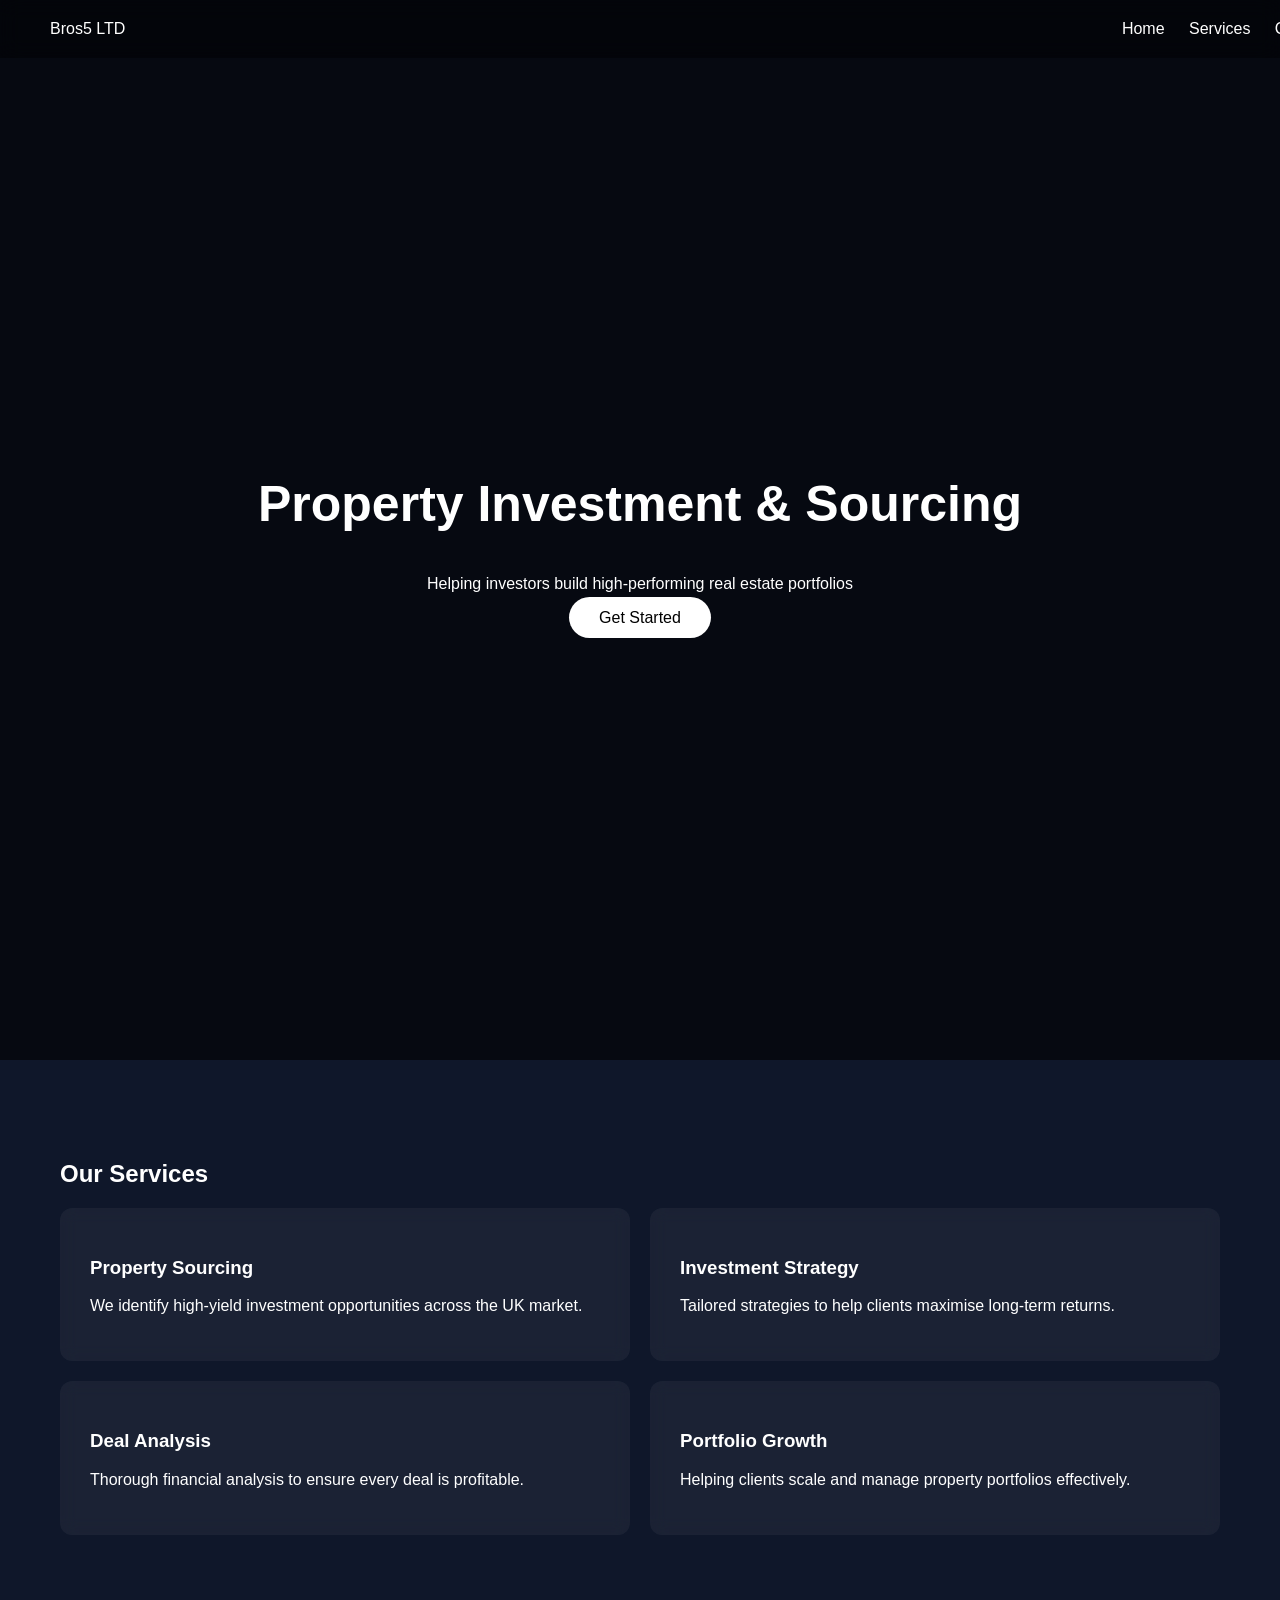
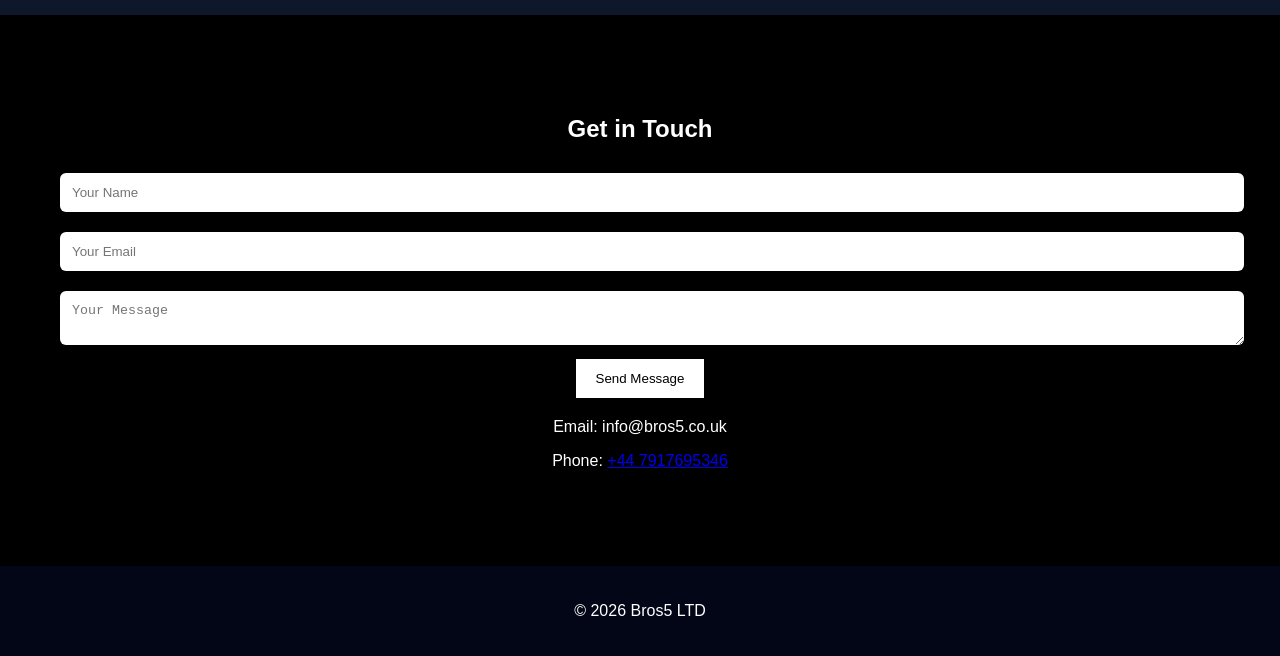
==== index.html @ f3aa3748 "Update index.html" ====
<!DOCTYPE html>
<html lang="en">
<head>
<meta charset="UTF-8">
<meta name="viewport" content="width=device-width, initial-scale=1.0">
<title>Bros5 LTD</title>

<link rel="stylesheet" href="style.css">
</head>

<body>

<!-- NAVBAR -->
<header class="navbar">
  <div class="logo">Bros5 LTD</div>

  <nav>
    <a href="#home">Home</a>
    <a href="#services">Services</a>
    <a href="#contact" class="nav-btn">Contact</a>
  </nav>
</header>

<!-- HERO -->
<section id="home" class="hero">
  <div class="hero-overlay"></div>

  <div class="hero-content">
    <h1>Property Investment & Sourcing</h1>
    <p>Helping investors build high-performing real estate portfolios</p>
    <a href="#contact" class="btn">Get Started</a>
  </div>
</section>

<!-- SERVICES -->
<section id="services" class="fade">
  <h2>Our Services</h2>

  <div class="services-grid">

    <div class="card">
      <h3>Property Sourcing</h3>
      <p>We identify high-yield investment opportunities across the UK market.</p>
    </div>

    <div class="card">
      <h3>Investment Strategy</h3>
      <p>Tailored strategies to help clients maximise long-term returns.</p>
    </div>

    <div class="card">
      <h3>Deal Analysis</h3>
      <p>Thorough financial analysis to ensure every deal is profitable.</p>
    </div>

    <div class="card">
      <h3>Portfolio Growth</h3>
      <p>Helping clients scale and manage property portfolios effectively.</p>
    </div>

  </div>
</section>

<!-- CONTACT -->
<section id="contact" class="contact fade">
  <h2>Get in Touch</h2>

  <form>
    <input type="text" placeholder="Your Name" required>
    <input type="email" placeholder="Your Email" required>
    <textarea placeholder="Your Message"></textarea>
    <button type="submit">Send Message</button>
  </form>

  <p>Email: info@bros5.co.uk</p>

  <p>
    Phone:
    <a href="tel:+447917695346">+44 7917695346</a>
  </p>
</section>

<footer>
  <p>© 2026 Bros5 LTD</p>
</footer>

<script src="script.js"></script>

</body>
</html>
---- style.css ----
body {
  margin: 0;
  font-family: 'Segoe UI', sans-serif;
  background: #0f172a;
  color: white;
}

/* NAVBAR */
.navbar {
  position: fixed;
  width: 100%;
  padding: 20px 50px;
  display: flex;
  justify-content: space-between;
  background: rgba(0,0,0,0.4);
  backdrop-filter: blur(10px);
  z-index: 100;
}

.navbar a {
  margin-left: 20px;
  color: white;
  text-decoration: none;
}

/* HERO */
.hero {
  height: 100vh;
  background: url('https://images.unsplash.com/photo-1502672260266-1c1ef2d93688');
  background-size: cover;
  display: flex;
  align-items: center;
  justify-content: center;
  position: relative;
}

.hero-overlay {
  position: absolute;
  width: 100%;
  height: 100%;
  background: rgba(0,0,0,0.6);
}

.hero-content {
  text-align: center;
  position: relative;
}

.hero h1 {
  font-size: 50px;
}

.btn {
  background: white;
  color: black;
  padding: 12px 30px;
  border-radius: 999px;
  text-decoration: none;
}

/* SECTION */
section {
  padding: 80px 60px;
}

/* SERVICES */
.services-grid {
  display: grid;
  gap: 20px;
  grid-template-columns: repeat(2,1fr);
}

.card {
  background: rgba(255,255,255,0.05);
  padding: 30px;
  border-radius: 12px;
  backdrop-filter: blur(8px);
  transition: 0.3s;
}

.card:hover {
  transform: translateY(-5px);
}

/* PROPERTIES */
.property-grid {
  display: grid;
  gap: 25px;
  grid-template-columns: repeat(3,1fr);
}

.property {
  overflow: hidden;
  border-radius: 12px;
  transition: 0.3s;
}

.property img {
  width: 100%;
  height: 220px;
  object-fit: cover;
}

.property-info {
  padding: 15px;
  background: #020617;
}

.property:hover {
  transform: scale(1.05);
}

/* CONTACT */
.contact {
  text-align: center;
  background: #000;
}

form {
  margin-bottom: 20px;
}

input, textarea {
  width: 100%;
  padding: 12px;
  margin: 10px 0;
  border: none;
  border-radius: 6px;
}

button {
  padding: 12px 20px;
  border: none;
  background: white;
}

/* FOOTER */
footer {
  background: #020617;
  text-align: center;
  padding: 20px;
}

/* SCROLL ANIMATION */
.fade {
  opacity: 0;
  transform: translateY(30px);
  transition: 0.6s;
}

.fade.show {
  opacity: 1;
  transform: translateY(0);
}

/* MOBILE */
@media(max-width: 900px){
  .property-grid { grid-template-columns: 1fr; }
  .services-grid { grid-template-columns: 1fr; }
}
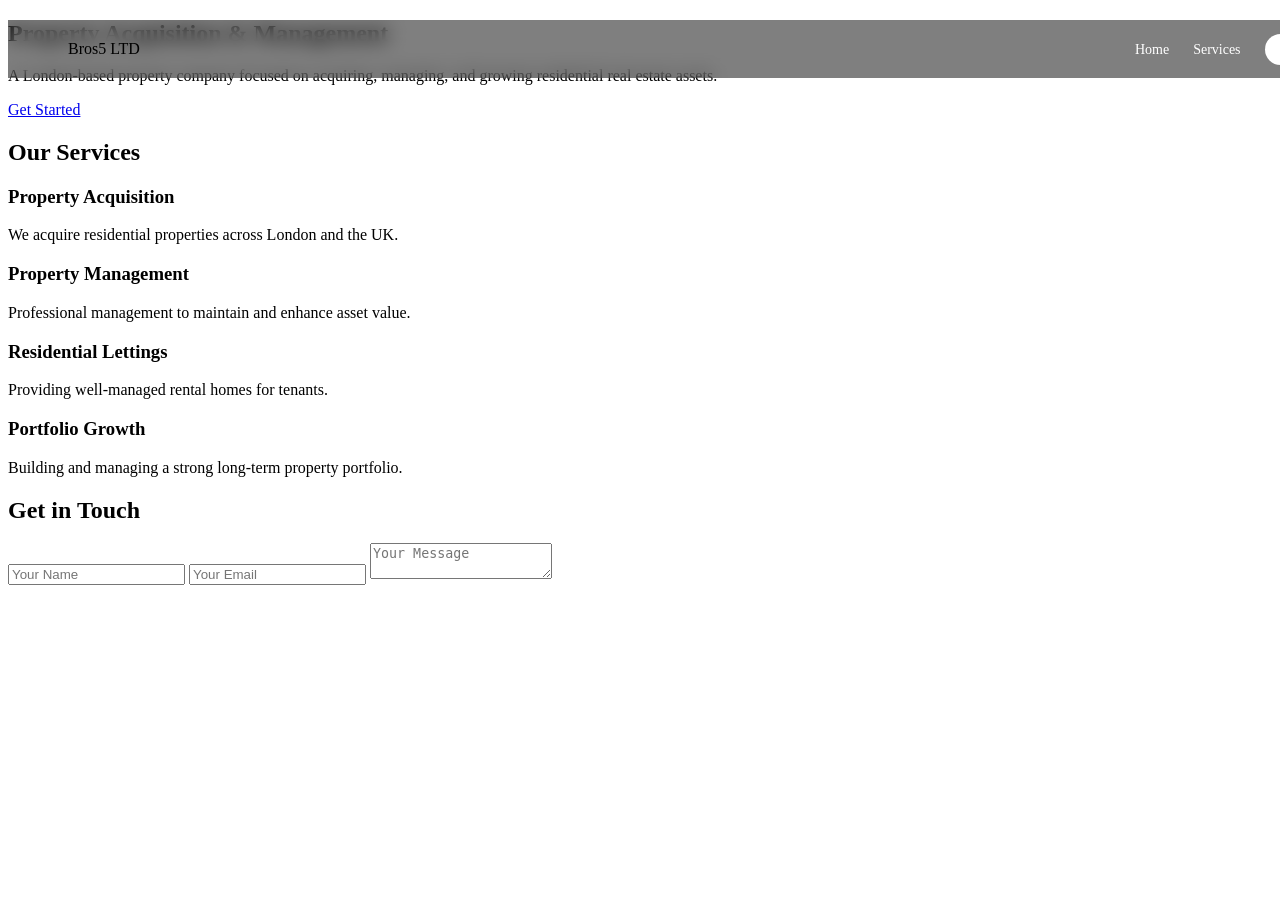
==== commit 0e6d72c9: "Update index.html" ====
--- a/index.html
+++ b/index.html
@@ -6,6 +6,7 @@
 <title>Bros5 LTD</title>
 
 <link rel="stylesheet" href="style.css">
+
 </head>
 
 <body>
@@ -26,8 +27,11 @@
   <div class="hero-overlay"></div>
 
   <div class="hero-content">
-    <h1>Property Investment & Sourcing</h1>
-    <p>Helping investors build high-performing real estate portfolios</p>
+    <h1>Property Acquisition & Management</h1>
+    <p>
+      A London-based property company focused on acquiring, managing,
+      and growing residential real estate assets.
+    </p>
     <a href="#contact" class="btn">Get Started</a>
   </div>
 </section>
@@ -39,23 +43,23 @@
   <div class="services-grid">
 
     <div class="card">
-      <h3>Property Sourcing</h3>
-      <p>We identify high-yield investment opportunities across the UK market.</p>
+      <h3>Property Acquisition</h3>
+      <p>We acquire residential properties across London and the UK.</p>
     </div>
 
     <div class="card">
-      <h3>Investment Strategy</h3>
-      <p>Tailored strategies to help clients maximise long-term returns.</p>
+      <h3>Property Management</h3>
+      <p>Professional management to maintain and enhance asset value.</p>
     </div>
 
     <div class="card">
-      <h3>Deal Analysis</h3>
-      <p>Thorough financial analysis to ensure every deal is profitable.</p>
+      <h3>Residential Lettings</h3>
+      <p>Providing well-managed rental homes for tenants.</p>
     </div>
 
     <div class="card">
       <h3>Portfolio Growth</h3>
-      <p>Helping clients scale and manage property portfolios effectively.</p>
+      <p>Building and managing a strong long-term property portfolio.</p>
     </div>
 
   </div>
@@ -69,22 +73,3 @@
     <input type="text" placeholder="Your Name" required>
     <input type="email" placeholder="Your Email" required>
     <textarea placeholder="Your Message"></textarea>
-    <button type="submit">Send Message</button>
-  </form>
-
-  <p>Email: info@bros5.co.uk</p>
-
-  <p>
-    Phone:
-    <a href="tel:+447917695346">+44 7917695346</a>
-  </p>
-</section>
-
-<footer>
-  <p>© 2026 Bros5 LTD</p>
-</footer>
-
-<script src="script.js"></script>
-
-</body>
-</html>
--- a/style.css
+++ b/style.css
@@ -1,160 +1,32 @@
-body {
-  margin: 0;
-  font-family: 'Segoe UI', sans-serif;
-  background: #0f172a;
-  color: white;
-}
-
 /* NAVBAR */
 .navbar {
   position: fixed;
   width: 100%;
-  padding: 20px 50px;
+  padding: 20px 60px;
   display: flex;
   justify-content: space-between;
-  background: rgba(0,0,0,0.4);
+  background: rgba(0,0,0,0.5);
   backdrop-filter: blur(10px);
   z-index: 100;
 }
 
 .navbar a {
   margin-left: 20px;
+  text-decoration: none;
   color: white;
-  text-decoration: none;
+  font-size: 14px;
 }
 
-/* HERO */
-.hero {
-  height: 100vh;
-  background: url('https://images.unsplash.com/photo-1502672260266-1c1ef2d93688');
-  background-size: cover;
-  display: flex;
-  align-items: center;
-  justify-content: center;
-  position: relative;
+/* CONTACT BUTTON (TOP RIGHT) */
+.nav-btn {
+  background: white;
+  color: black !important;
+  padding: 8px 18px;
+  border-radius: 999px;
+  font-weight: 600;
+  transition: all 0.25s ease;
 }
 
-.hero-overlay {
-  position: absolute;
-  width: 100%;
-  height: 100%;
-  background: rgba(0,0,0,0.6);
-}
-
-.hero-content {
-  text-align: center;
-  position: relative;
-}
-
-.hero h1 {
-  font-size: 50px;
-}
-
-.btn {
-  background: white;
-  color: black;
-  padding: 12px 30px;
-  border-radius: 999px;
-  text-decoration: none;
-}
-
-/* SECTION */
-section {
-  padding: 80px 60px;
-}
-
-/* SERVICES */
-.services-grid {
-  display: grid;
-  gap: 20px;
-  grid-template-columns: repeat(2,1fr);
-}
-
-.card {
-  background: rgba(255,255,255,0.05);
-  padding: 30px;
-  border-radius: 12px;
-  backdrop-filter: blur(8px);
-  transition: 0.3s;
-}
-
-.card:hover {
-  transform: translateY(-5px);
-}
-
-/* PROPERTIES */
-.property-grid {
-  display: grid;
-  gap: 25px;
-  grid-template-columns: repeat(3,1fr);
-}
-
-.property {
-  overflow: hidden;
-  border-radius: 12px;
-  transition: 0.3s;
-}
-
-.property img {
-  width: 100%;
-  height: 220px;
-  object-fit: cover;
-}
-
-.property-info {
-  padding: 15px;
-  background: #020617;
-}
-
-.property:hover {
+.nav-btn:hover {
   transform: scale(1.05);
 }
-
-/* CONTACT */
-.contact {
-  text-align: center;
-  background: #000;
-}
-
-form {
-  margin-bottom: 20px;
-}
-
-input, textarea {
-  width: 100%;
-  padding: 12px;
-  margin: 10px 0;
-  border: none;
-  border-radius: 6px;
-}
-
-button {
-  padding: 12px 20px;
-  border: none;
-  background: white;
-}
-
-/* FOOTER */
-footer {
-  background: #020617;
-  text-align: center;
-  padding: 20px;
-}
-
-/* SCROLL ANIMATION */
-.fade {
-  opacity: 0;
-  transform: translateY(30px);
-  transition: 0.6s;
-}
-
-.fade.show {
-  opacity: 1;
-  transform: translateY(0);
-}
-
-/* MOBILE */
-@media(max-width: 900px){
-  .property-grid { grid-template-columns: 1fr; }
-  .services-grid { grid-template-columns: 1fr; }
-}
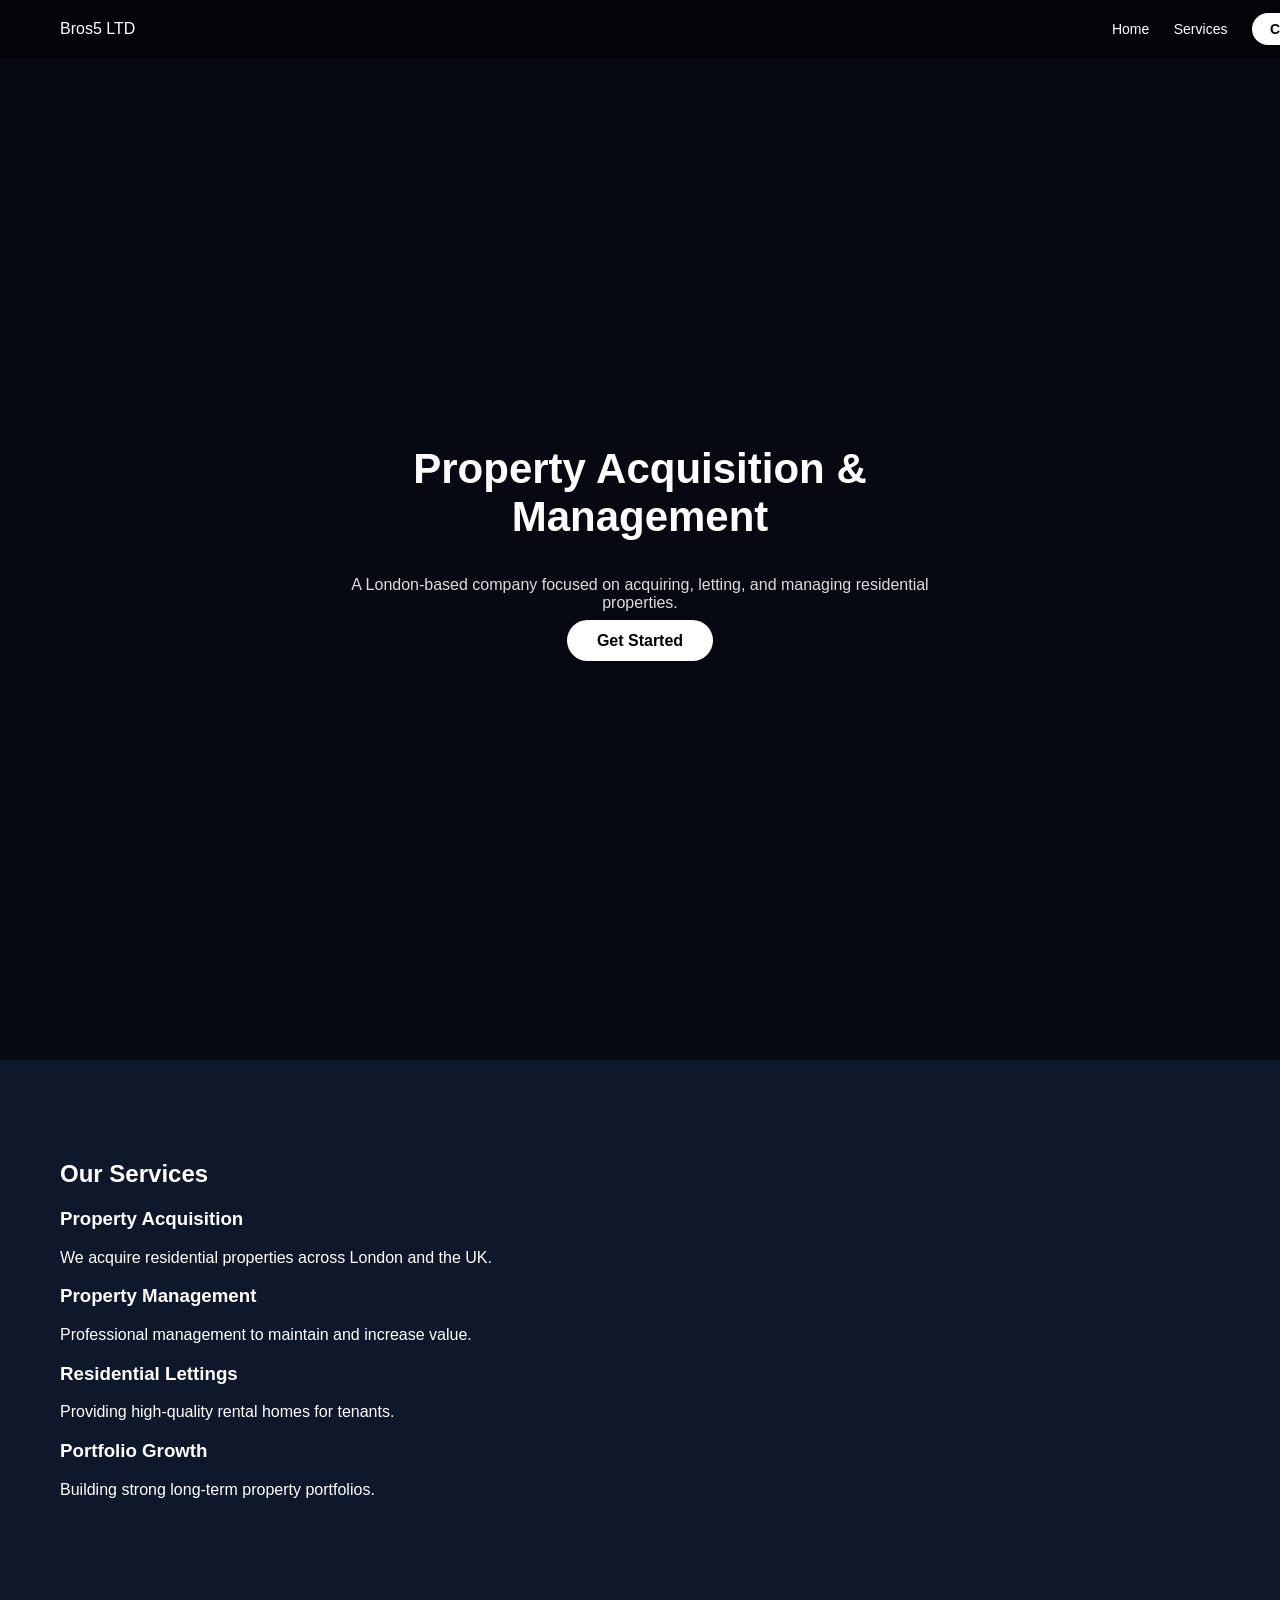
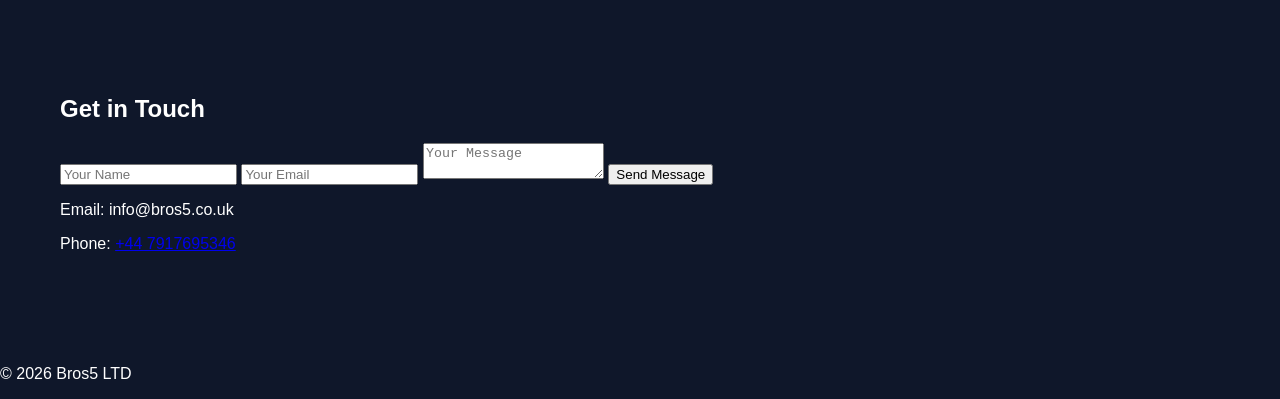
==== commit 636345d0: "Update index.html" ====
--- a/index.html
+++ b/index.html
@@ -28,10 +28,12 @@
 
   <div class="hero-content">
     <h1>Property Acquisition & Management</h1>
+
     <p>
-      A London-based property company focused on acquiring, managing,
-      and growing residential real estate assets.
+      A London-based company focused on acquiring, letting,
+      and managing residential properties.
     </p>
+
     <a href="#contact" class="btn">Get Started</a>
   </div>
 </section>
@@ -49,17 +51,17 @@
 
     <div class="card">
       <h3>Property Management</h3>
-      <p>Professional management to maintain and enhance asset value.</p>
+      <p>Professional management to maintain and increase value.</p>
     </div>
 
     <div class="card">
       <h3>Residential Lettings</h3>
-      <p>Providing well-managed rental homes for tenants.</p>
+      <p>Providing high-quality rental homes for tenants.</p>
     </div>
 
     <div class="card">
       <h3>Portfolio Growth</h3>
-      <p>Building and managing a strong long-term property portfolio.</p>
+      <p>Building strong long-term property portfolios.</p>
     </div>
 
   </div>
@@ -73,3 +75,22 @@
     <input type="text" placeholder="Your Name" required>
     <input type="email" placeholder="Your Email" required>
     <textarea placeholder="Your Message"></textarea>
+    <button type="submit">Send Message</button>
+  </form>
+
+  <p>Email: info@bros5.co.uk</p>
+
+  <p>
+    Phone: 
+    <a href="tel:+447917695346">+44 7917695346</a>
+  </p>
+</section>
+
+<footer>
+  <p>© 2026 Bros5 LTD</p>
+</footer>
+
+<script src="script.js"></script>
+
+</body>
+</html>
--- a/style.css
+++ b/style.css
@@ -1,3 +1,10 @@
+body {
+  margin: 0;
+  font-family: 'Segoe UI', sans-serif;
+  background: #0f172a;
+  color: white;
+}
+
 /* NAVBAR */
 .navbar {
   position: fixed;
@@ -17,16 +24,70 @@
   font-size: 14px;
 }
 
-/* CONTACT BUTTON (TOP RIGHT) */
+/* CONTACT BUTTON */
 .nav-btn {
   background: white;
   color: black !important;
   padding: 8px 18px;
   border-radius: 999px;
   font-weight: 600;
-  transition: all 0.25s ease;
 }
 
 .nav-btn:hover {
   transform: scale(1.05);
 }
+
+/* HERO */
+.hero {
+  height: 100vh;
+  background: url('https://images.unsplash.com/photo-1502672260266-1c1ef2d93688');
+  background-size: cover;
+  display: flex;
+  justify-content: center;
+  align-items: center;
+  position: relative;
+}
+
+.hero-overlay {
+  position: absolute;
+  width: 100%;
+  height: 100%;
+  background: rgba(0,0,0,0.6);
+}
+
+.hero-content {
+  text-align: center;
+  position: relative;
+  max-width: 600px;
+}
+
+.hero h1 {
+  font-size: 42px;
+}
+
+.hero p {
+  margin: 10px 0 20px;
+  color: #ddd;
+}
+
+/* BUTTON */
+.btn {
+  background: white;
+  color: black;
+  padding: 12px 30px;
+  border-radius: 999px;
+  text-decoration: none;
+  font-weight: 600;
+}
+
+.btn:hover {
+  transform: scale(1.05);
+}
+
+/* SECTION */
+section {
+  padding: 80px 60px;
+}
+
+/* SERVICES */
+.services-grid {
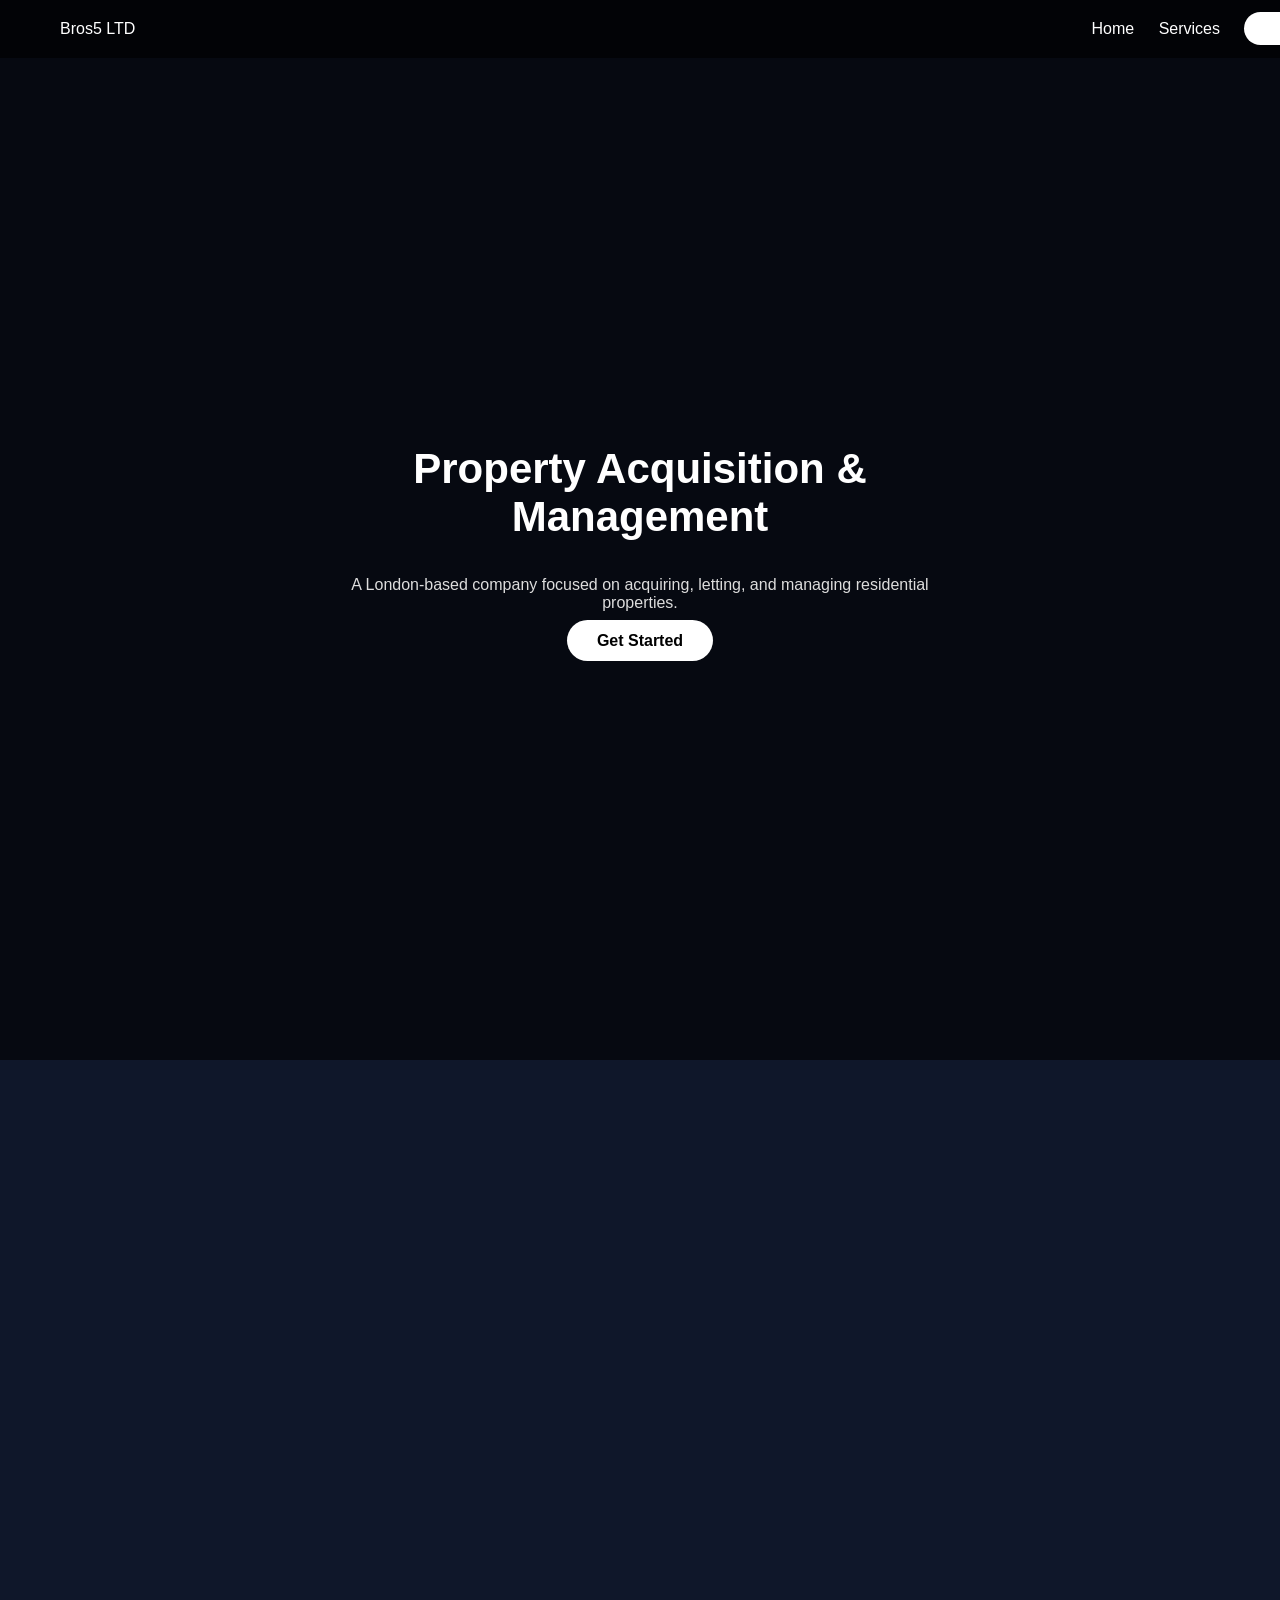
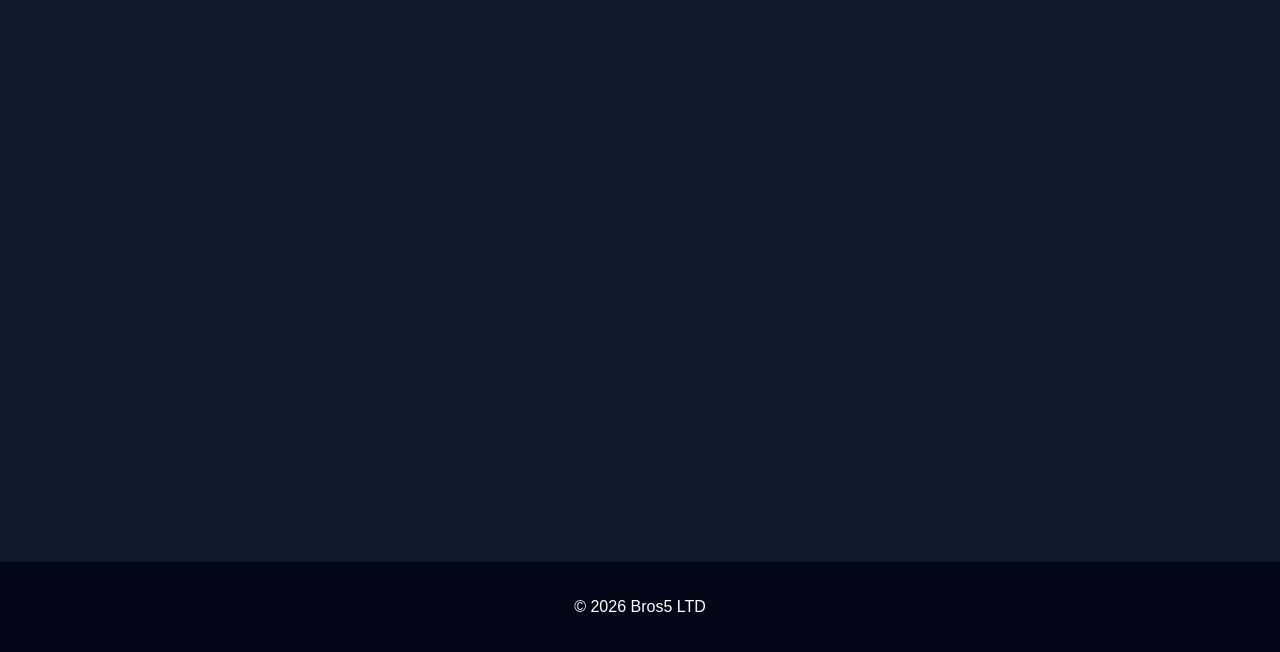
==== commit ec1ae2b5: "Update index.html" ====
--- a/index.html
+++ b/index.html
@@ -1,3 +1,4 @@
+
 <!DOCTYPE html>
 <html lang="en">
 <head>
@@ -78,12 +79,16 @@
     <button type="submit">Send Message</button>
   </form>
 
-  <p>Email: info@bros5.co.uk</p>
+  <p>
+    Email:
+    <a href="mailto:bros5ltd@gmail.com">bros5ltd@gmail.com</a>
+  </p>
 
   <p>
-    Phone: 
+    Phone:
     <a href="tel:+447917695346">+44 7917695346</a>
   </p>
+
 </section>
 
 <footer>
--- a/style.css
+++ b/style.css
@@ -12,7 +12,7 @@
   padding: 20px 60px;
   display: flex;
   justify-content: space-between;
-  background: rgba(0,0,0,0.5);
+  background: rgba(0,0,0,0.6);
   backdrop-filter: blur(10px);
   z-index: 100;
 }
@@ -21,13 +21,11 @@
   margin-left: 20px;
   text-decoration: none;
   color: white;
-  font-size: 14px;
 }
 
-/* CONTACT BUTTON */
 .nav-btn {
   background: white;
-  color: black !important;
+  color: black;
   padding: 8px 18px;
   border-radius: 999px;
   font-weight: 600;
@@ -43,8 +41,8 @@
   background: url('https://images.unsplash.com/photo-1502672260266-1c1ef2d93688');
   background-size: cover;
   display: flex;
+  align-items: center;
   justify-content: center;
-  align-items: center;
   position: relative;
 }
 
@@ -57,8 +55,8 @@
 
 .hero-content {
   text-align: center;
+  max-width: 600px;
   position: relative;
-  max-width: 600px;
 }
 
 .hero h1 {
@@ -80,10 +78,6 @@
   font-weight: 600;
 }
 
-.btn:hover {
-  transform: scale(1.05);
-}
-
 /* SECTION */
 section {
   padding: 80px 60px;
@@ -91,3 +85,52 @@
 
 /* SERVICES */
 .services-grid {
+  display: grid;
+  gap: 20px;
+  grid-template-columns: repeat(2,1fr);
+}
+
+.card {
+  background: rgba(255,255,255,0.05);
+  padding: 30px;
+  border-radius: 12px;
+  transition: 0.3s;
+}
+
+.card:hover {
+  transform: translateY(-5px);
+}
+
+/* CONTACT */
+.contact {
+  text-align: center;
+  background: #000;
+}
+
+input, textarea {
+  width: 100%;
+  padding: 12px;
+  margin: 10px 0;
+  border-radius: 6px;
+  border: none;
+}
+
+button {
+  padding: 12px;
+  border: none;
+}
+
+/* FOOTER */
+footer {
+  background: #020617;
+  text-align: center;
+  padding: 20px;
+}
+
+/* ANIMATION */
+.fade {
+  opacity: 0;
+  transform: translateY(30px);
+  transition: 0.6s;
+}
+
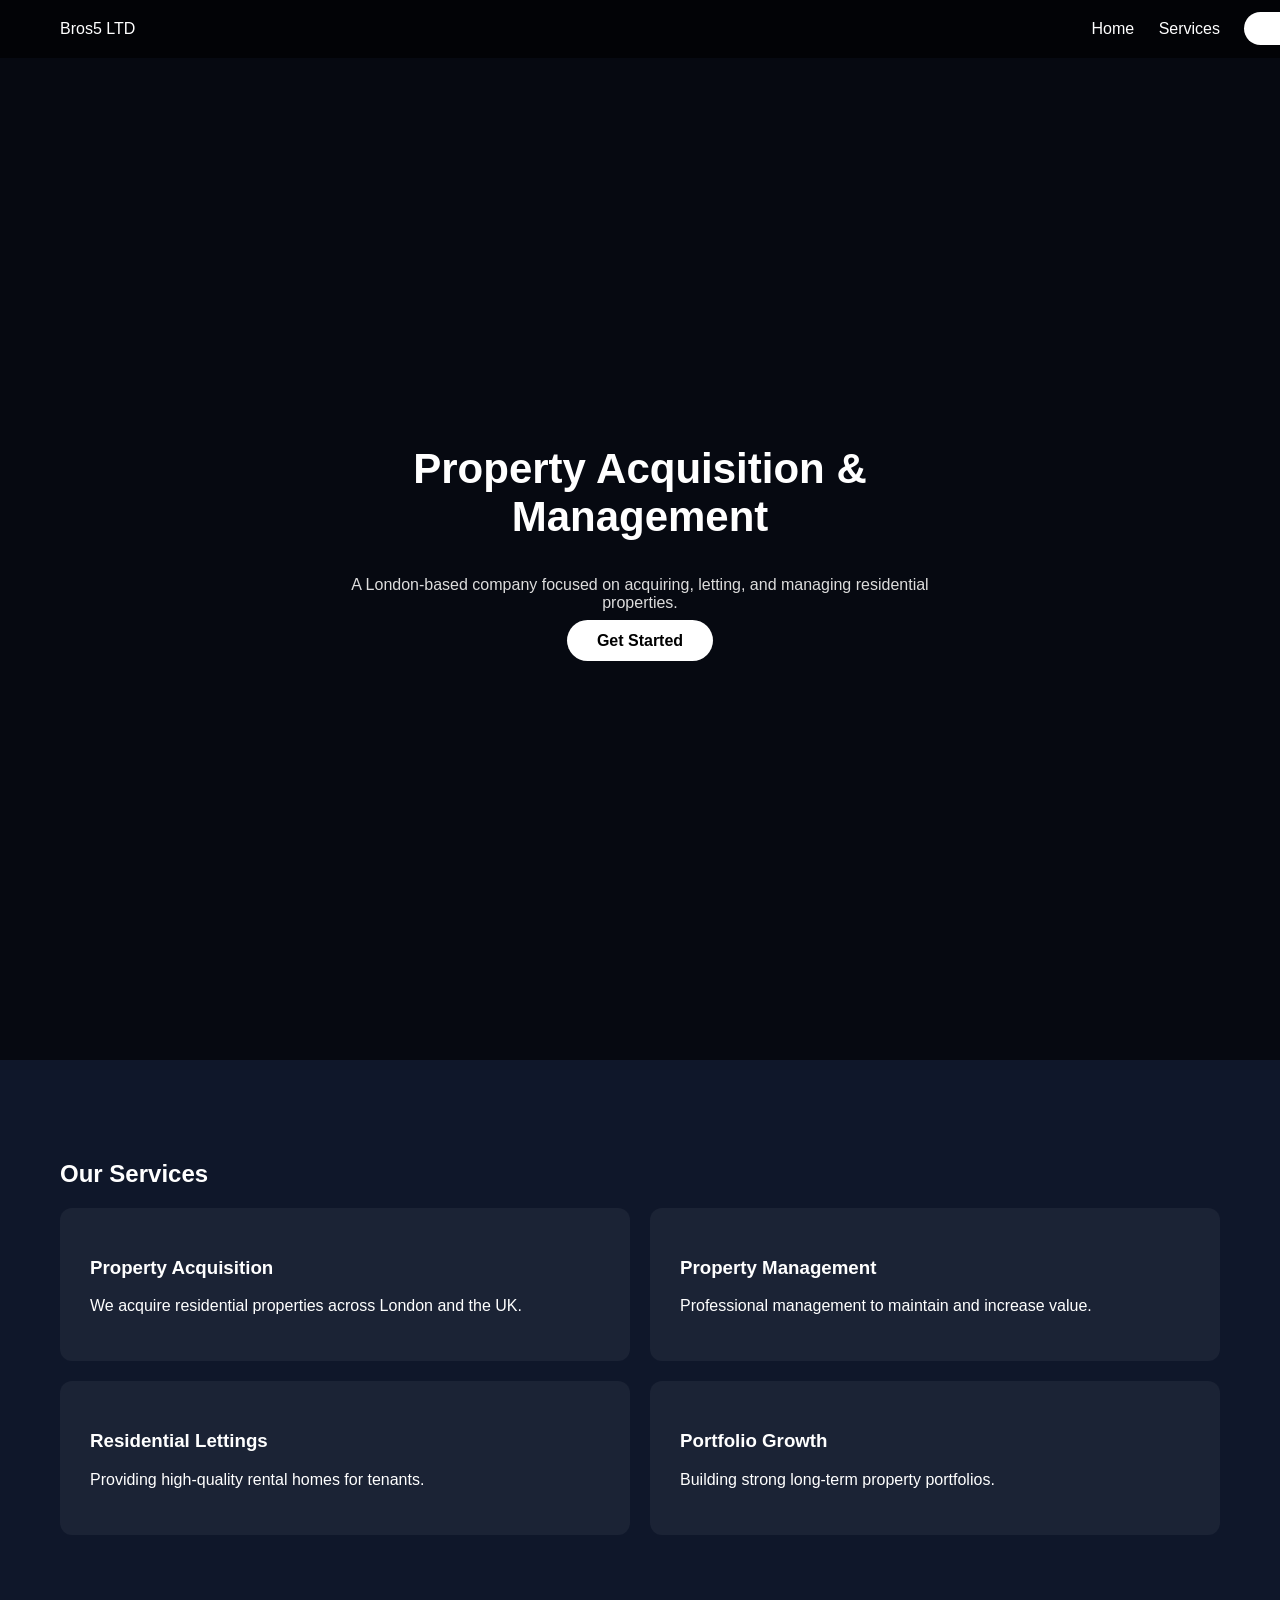
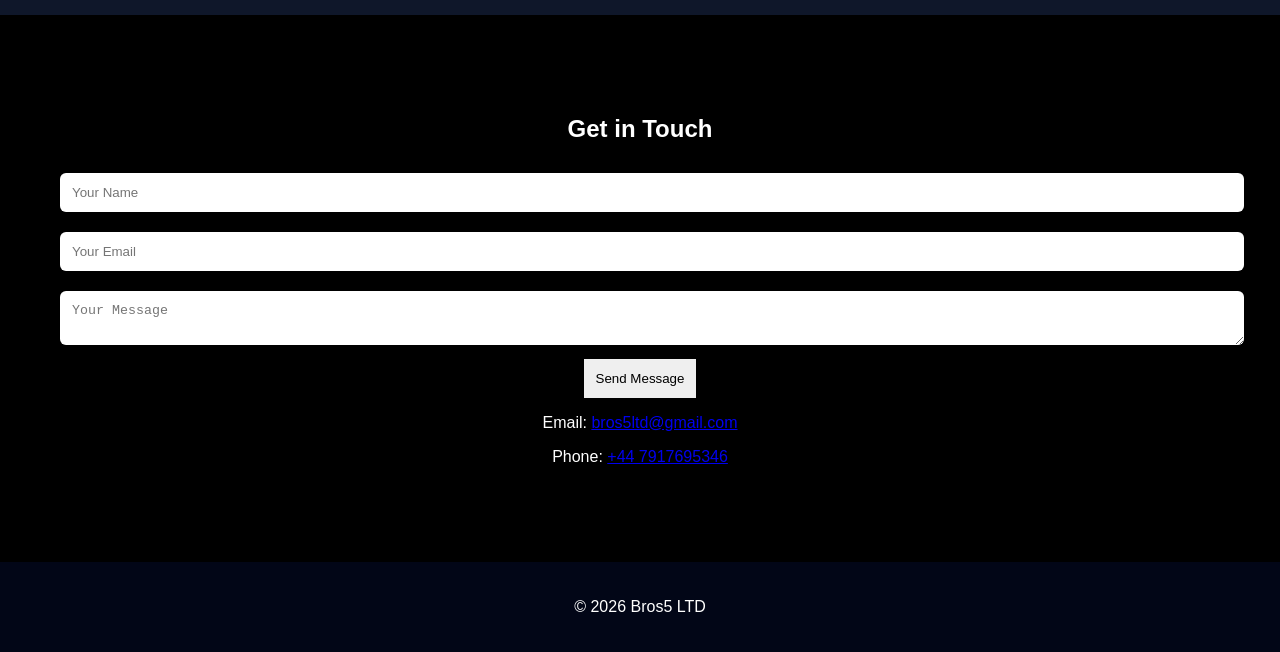
==== commit 52f287a3: "Update index.html" ====
--- a/index.html
+++ b/index.html
@@ -99,3 +99,4 @@
 
 </body>
 </html>
+
--- a/style.css
+++ b/style.css
@@ -1,3 +1,4 @@
+
 body {
   margin: 0;
   font-family: 'Segoe UI', sans-serif;
@@ -134,3 +135,7 @@
   transition: 0.6s;
 }
 
+.fade.show {
+  opacity: 1;
+  transform: translateY(0);
+}
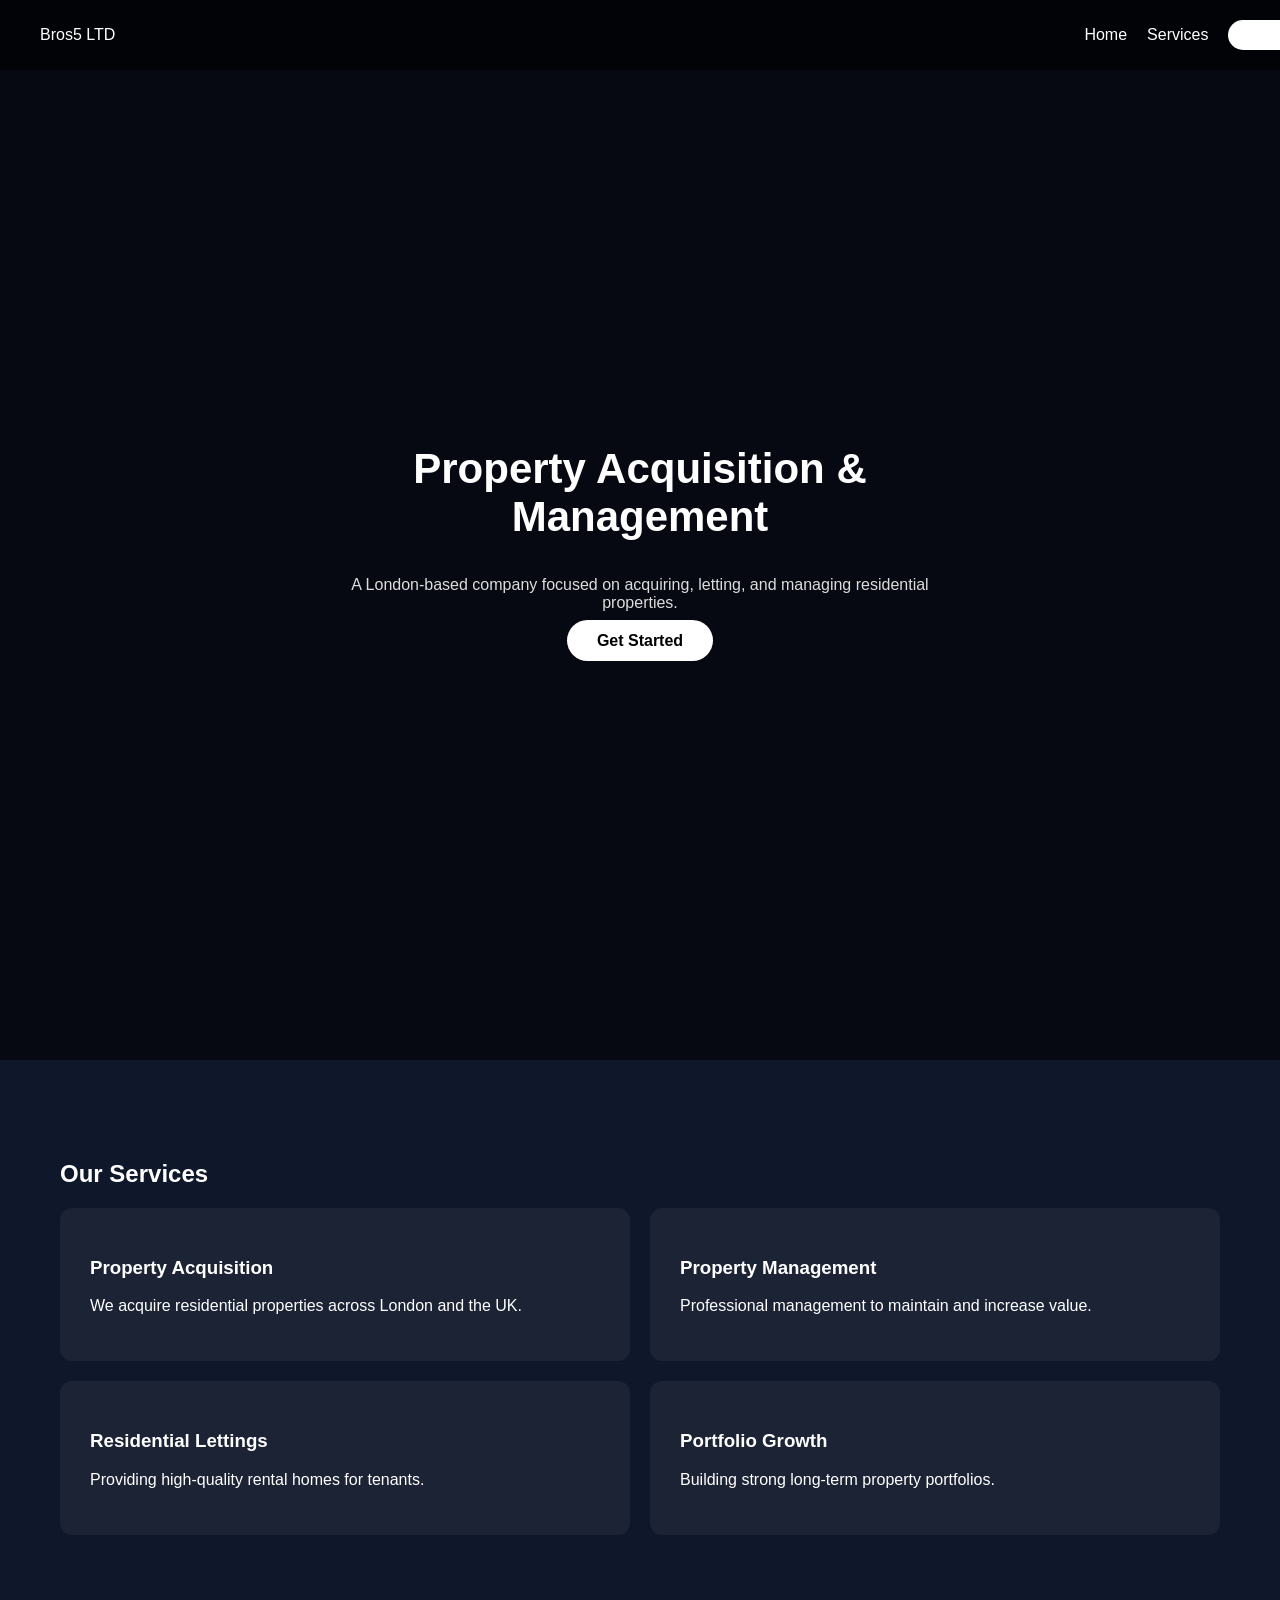
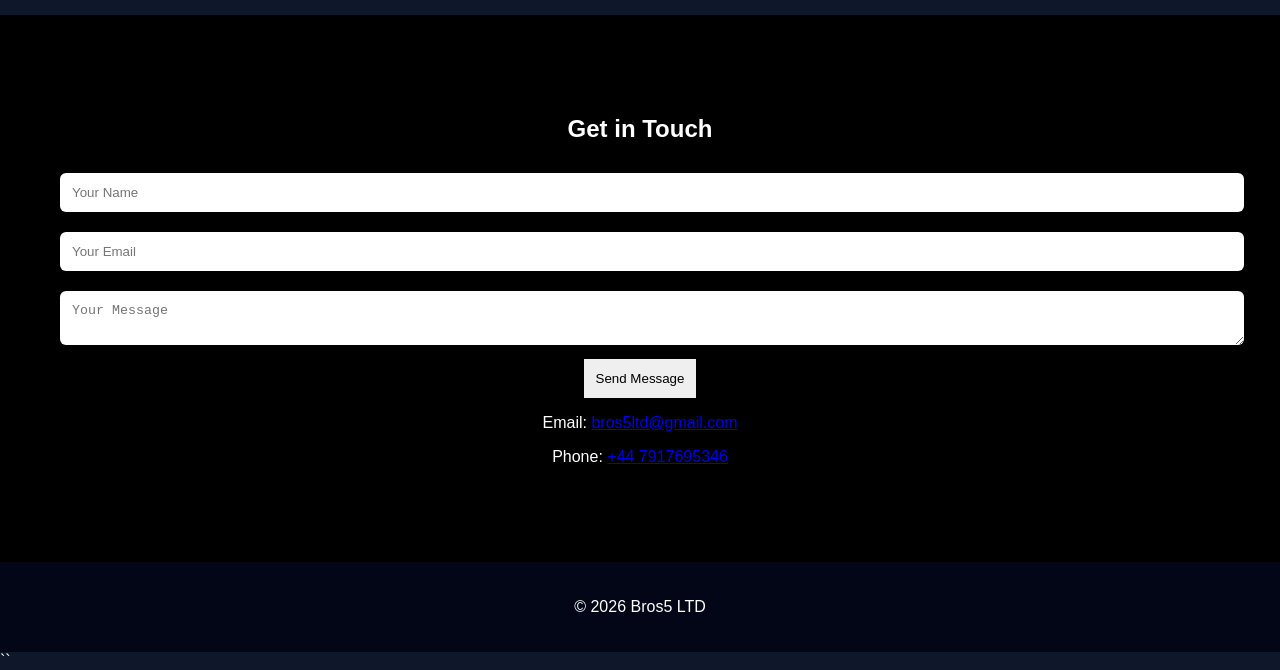
==== commit 28e76d11: "Update index.html" ====
--- a/index.html
+++ b/index.html
@@ -99,4 +99,4 @@
 
 </body>
 </html>
-
+``
--- a/style.css
+++ b/style.css
@@ -4,32 +4,41 @@
   font-family: 'Segoe UI', sans-serif;
   background: #0f172a;
   color: white;
+  overflow-x: hidden; /* prevents overflow */
 }
 
 /* NAVBAR */
 .navbar {
   position: fixed;
   width: 100%;
-  padding: 20px 60px;
+  padding: 20px 40px; /* FIXED (was 60px) */
   display: flex;
   justify-content: space-between;
+  align-items: center; /* ADDED */
   background: rgba(0,0,0,0.6);
   backdrop-filter: blur(10px);
   z-index: 100;
 }
 
+nav {
+  display: flex;
+  align-items: center;
+  gap: 20px; /* CLEAN spacing */
+}
+
 .navbar a {
-  margin-left: 20px;
   text-decoration: none;
   color: white;
 }
 
+/* CONTACT BUTTON */
 .nav-btn {
   background: white;
   color: black;
-  padding: 8px 18px;
+  padding: 6px 16px; /* slightly tighter */
   border-radius: 999px;
   font-weight: 600;
+  transition: 0.25s;
 }
 
 .nav-btn:hover {
@@ -139,3 +148,4 @@
   opacity: 1;
   transform: translateY(0);
 }
+``
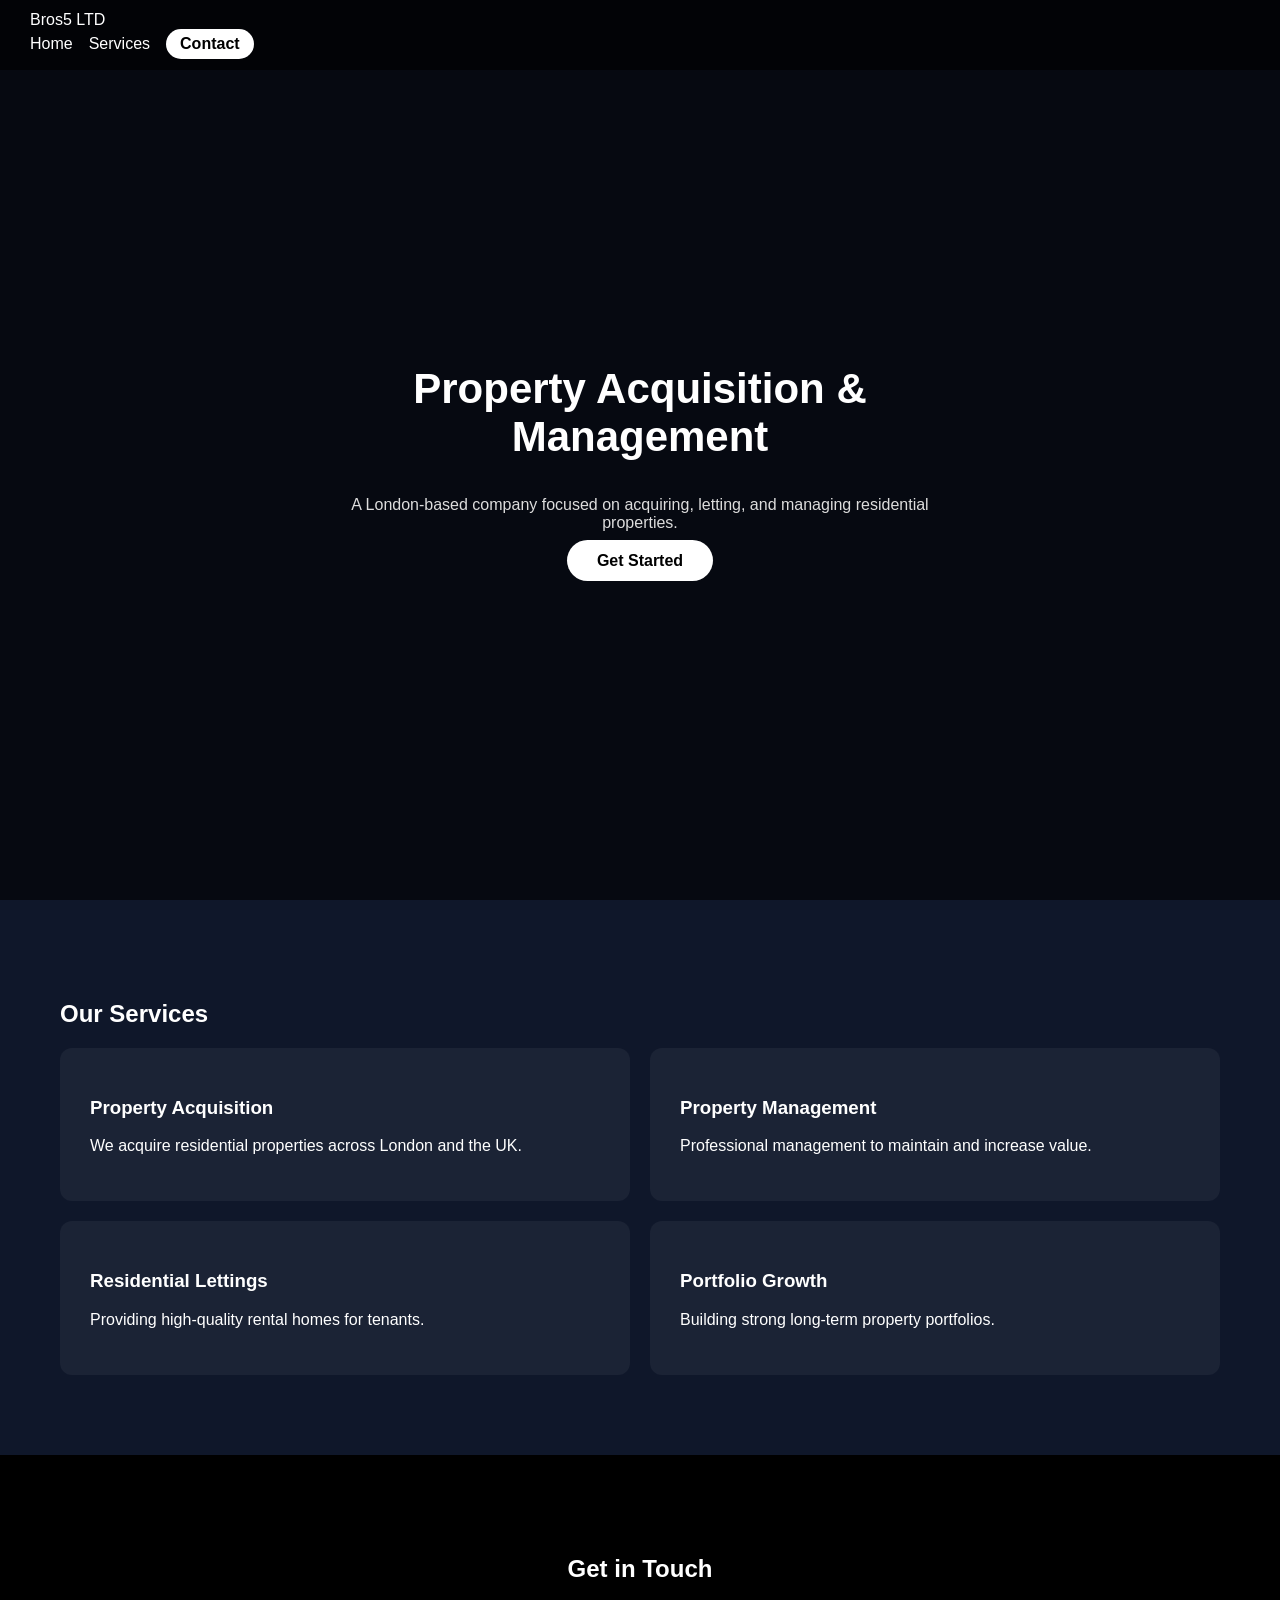
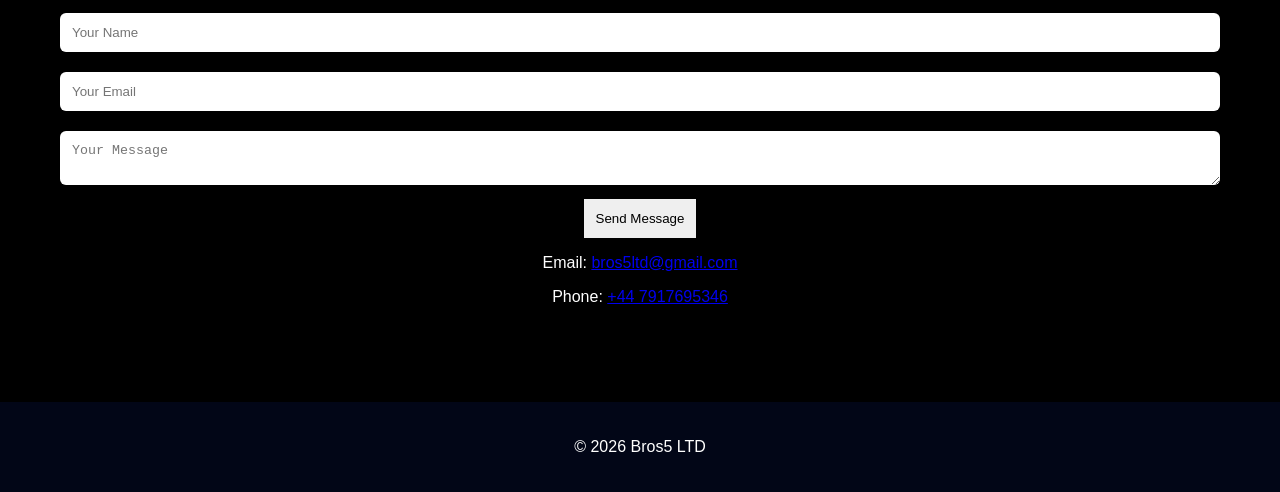
==== commit dec98fea: "Update index.html" ====
--- a/index.html
+++ b/index.html
@@ -14,13 +14,17 @@
 
 <!-- NAVBAR -->
 <header class="navbar">
-  <div class="logo">Bros5 LTD</div>
+  <div class="nav-inner">
 
-  <nav>
-    <a href="#home">Home</a>
-    <a href="#services">Services</a>
-    <a href="#contact" class="nav-btn">Contact</a>
-  </nav>
+    <div class="logo">Bros5 LTD</div>
+
+    <nav>
+      <a href="#home">Home</a>
+      <a href="#services">Services</a>
+      <a href="#contact" class="nav-btn">Contact</a>
+    </nav>
+
+  </div>
 </header>
 
 <!-- HERO -->
@@ -99,4 +103,3 @@
 
 </body>
 </html>
-``
--- a/style.css
+++ b/style.css
@@ -1,29 +1,44 @@
+
+/* GLOBAL FIX */
+* {
+  box-sizing: border-box;
+}
 
 body {
   margin: 0;
   font-family: 'Segoe UI', sans-serif;
   background: #0f172a;
   color: white;
-  overflow-x: hidden; /* prevents overflow */
+  overflow-x: hidden;
 }
 
 /* NAVBAR */
 .navbar {
   position: fixed;
+  top: 0;
+  left: 0;
   width: 100%;
-  padding: 20px 40px; /* FIXED (was 60px) */
+  height: 70px;
+
   display: flex;
   justify-content: space-between;
-  align-items: center; /* ADDED */
+  align-items: center;
+
+  padding: 0 30px; /* cleaner + prevents overflow */
+
   background: rgba(0,0,0,0.6);
   backdrop-filter: blur(10px);
+
   z-index: 100;
+  overflow: hidden; /* ✅ HARD FIX */
 }
 
+/* NAV LINKS */
 nav {
   display: flex;
   align-items: center;
-  gap: 20px; /* CLEAN spacing */
+  gap: 16px;
+  flex-shrink: 0; /* ✅ stops pushing out */
 }
 
 .navbar a {
@@ -34,11 +49,12 @@
 /* CONTACT BUTTON */
 .nav-btn {
   background: white;
-  color: black;
-  padding: 6px 16px; /* slightly tighter */
+  color: black !important; /* ✅ black text */
+  padding: 6px 14px;
   border-radius: 999px;
   font-weight: 600;
-  transition: 0.25s;
+  white-space: nowrap; /* ✅ prevents button stretch */
+  display: inline-block;
 }
 
 .nav-btn:hover {
@@ -50,9 +66,12 @@
   height: 100vh;
   background: url('https://images.unsplash.com/photo-1502672260266-1c1ef2d93688');
   background-size: cover;
+  background-position: center;
+
   display: flex;
   align-items: center;
   justify-content: center;
+
   position: relative;
 }
 
@@ -148,4 +167,3 @@
   opacity: 1;
   transform: translateY(0);
 }
-``
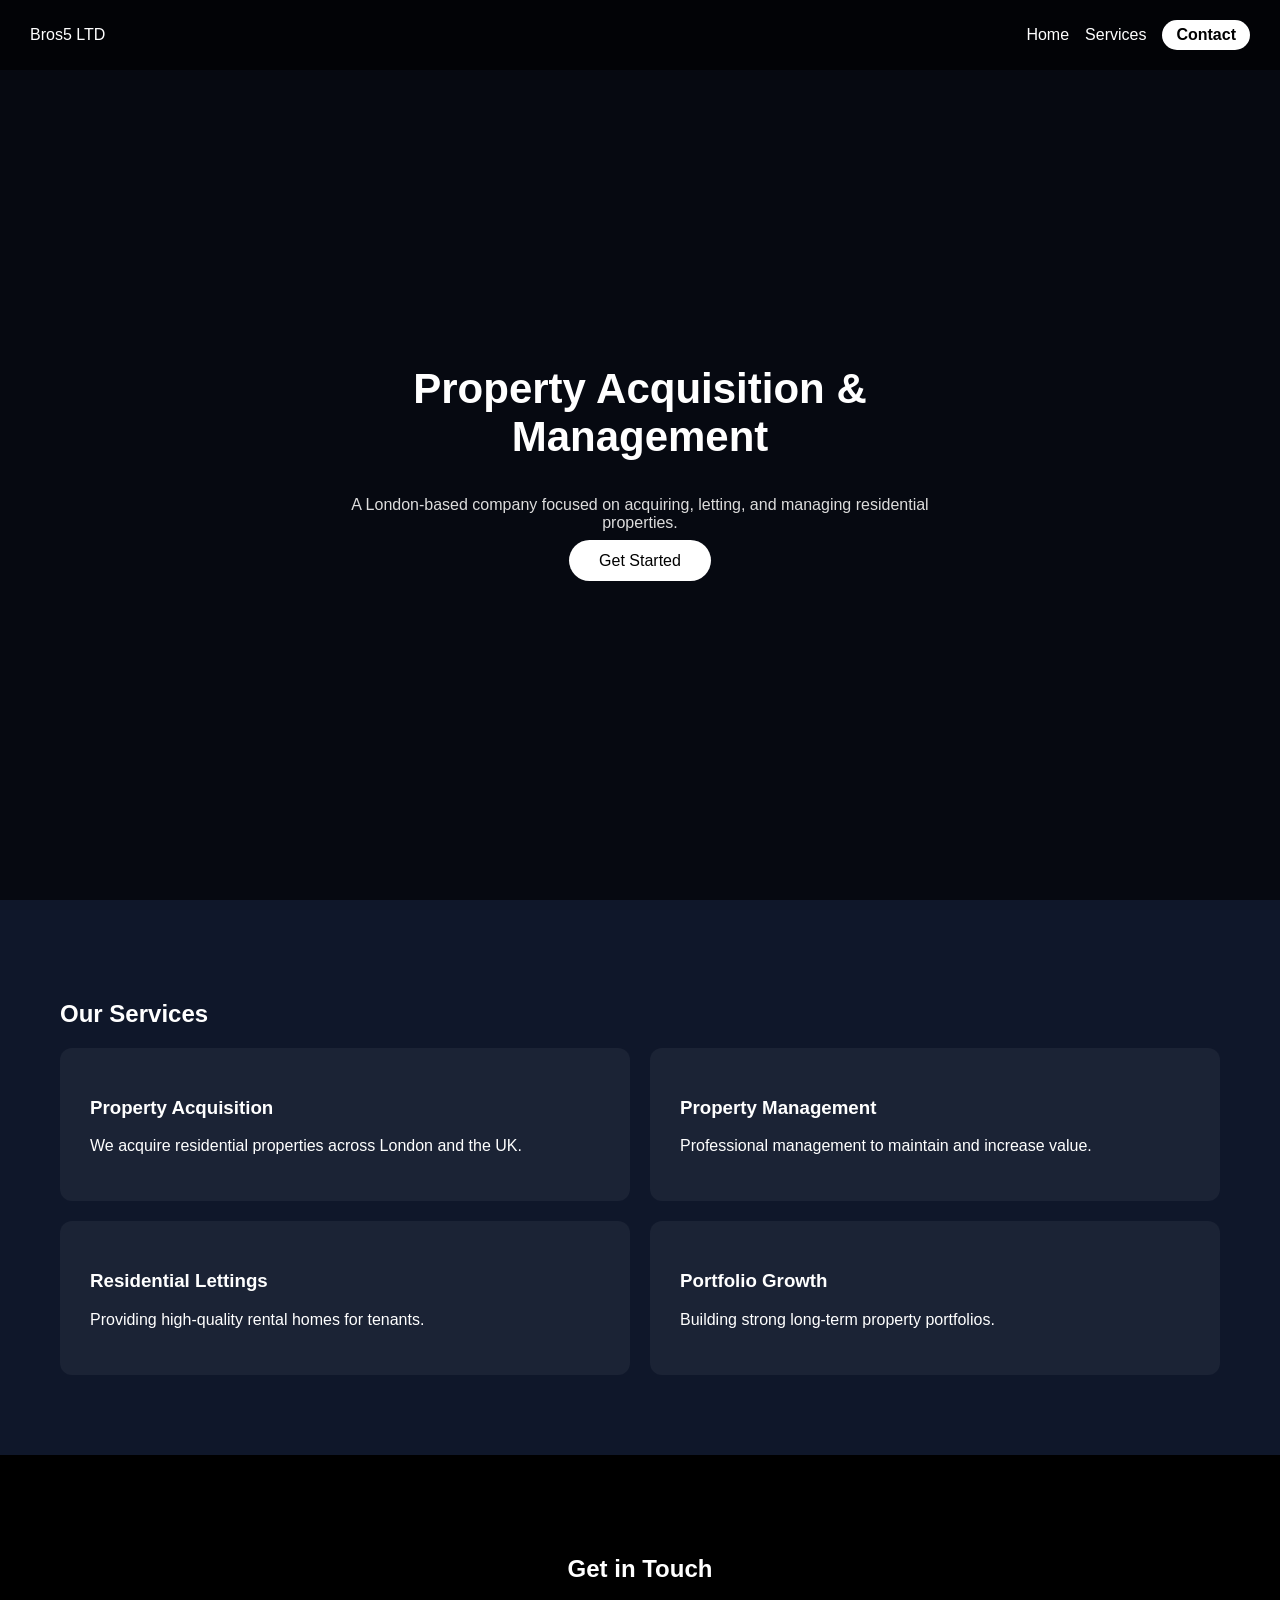
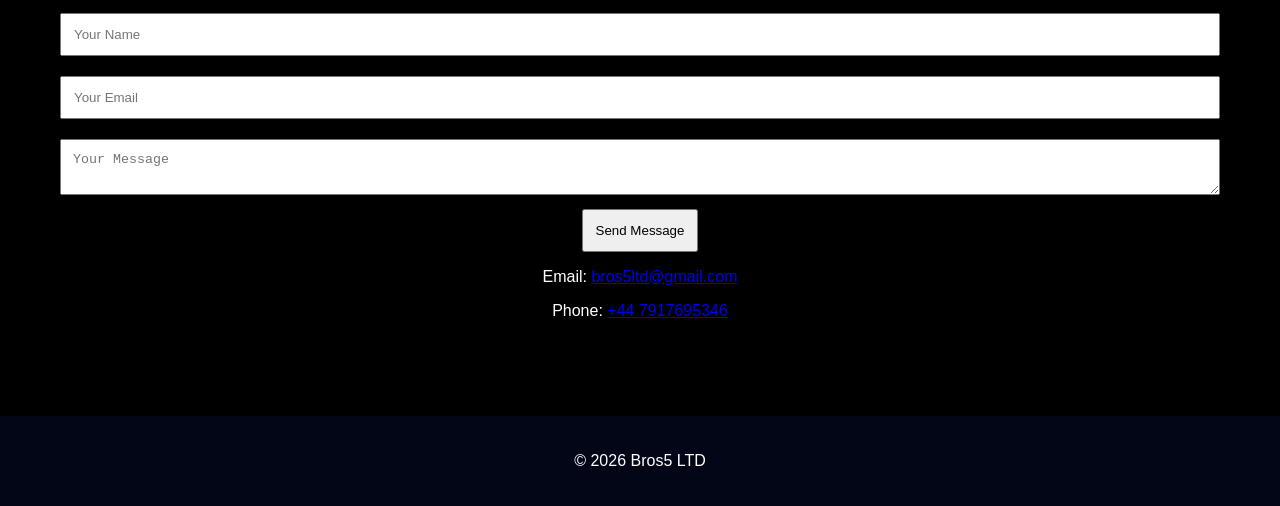
==== commit 6ce9701b: "Update index.html" ====
--- a/index.html
+++ b/index.html
@@ -83,15 +83,8 @@
     <button type="submit">Send Message</button>
   </form>
 
-  <p>
-    Email:
-    <a href="mailto:bros5ltd@gmail.com">bros5ltd@gmail.com</a>
-  </p>
-
-  <p>
-    Phone:
-    <a href="tel:+447917695346">+44 7917695346</a>
-  </p>
+  <p>Email: <a href="mailto:bros5ltd@gmail.com">bros5ltd@gmail.com</a></p>
+  <p>Phone: <a href="tel:+447917695346">+44 7917695346</a></p>
 
 </section>
 
--- a/style.css
+++ b/style.css
@@ -1,5 +1,5 @@
 
-/* GLOBAL FIX */
+/* GLOBAL */
 * {
   box-sizing: border-box;
 }
@@ -20,25 +20,31 @@
   width: 100%;
   height: 70px;
 
+  background: rgba(0,0,0,0.6);
+  backdrop-filter: blur(10px);
+  z-index: 100;
+}
+
+/* ✅ FINAL FIX (LEFT-ALIGNED VERSION) */
+.nav-inner {
+  width: 100%;
+  max-width: none;     /* ✅ removes centering restriction */
+  margin: 0;
+
+  height: 100%;
+
   display: flex;
   justify-content: space-between;
   align-items: center;
 
-  padding: 0 30px; /* cleaner + prevents overflow */
-
-  background: rgba(0,0,0,0.6);
-  backdrop-filter: blur(10px);
-
-  z-index: 100;
-  overflow: hidden; /* ✅ HARD FIX */
+  padding: 0 30px;     /* ✅ controls spacing instead */
 }
 
-/* NAV LINKS */
+/* NAV */
 nav {
   display: flex;
   align-items: center;
   gap: 16px;
-  flex-shrink: 0; /* ✅ stops pushing out */
 }
 
 .navbar a {
@@ -49,16 +55,11 @@
 /* CONTACT BUTTON */
 .nav-btn {
   background: white;
-  color: black !important; /* ✅ black text */
+  color: black !important;
   padding: 6px 14px;
   border-radius: 999px;
   font-weight: 600;
-  white-space: nowrap; /* ✅ prevents button stretch */
-  display: inline-block;
-}
-
-.nav-btn:hover {
-  transform: scale(1.05);
+  white-space: nowrap;
 }
 
 /* HERO */
@@ -104,10 +105,9 @@
   padding: 12px 30px;
   border-radius: 999px;
   text-decoration: none;
-  font-weight: 600;
 }
 
-/* SECTION */
+/* SECTIONS */
 section {
   padding: 80px 60px;
 }
@@ -123,30 +123,22 @@
   background: rgba(255,255,255,0.05);
   padding: 30px;
   border-radius: 12px;
-  transition: 0.3s;
-}
-
-.card:hover {
-  transform: translateY(-5px);
 }
 
 /* CONTACT */
 .contact {
+  background: #000;
   text-align: center;
-  background: #000;
 }
 
 input, textarea {
   width: 100%;
   padding: 12px;
   margin: 10px 0;
-  border-radius: 6px;
-  border: none;
 }
 
 button {
   padding: 12px;
-  border: none;
 }
 
 /* FOOTER */
